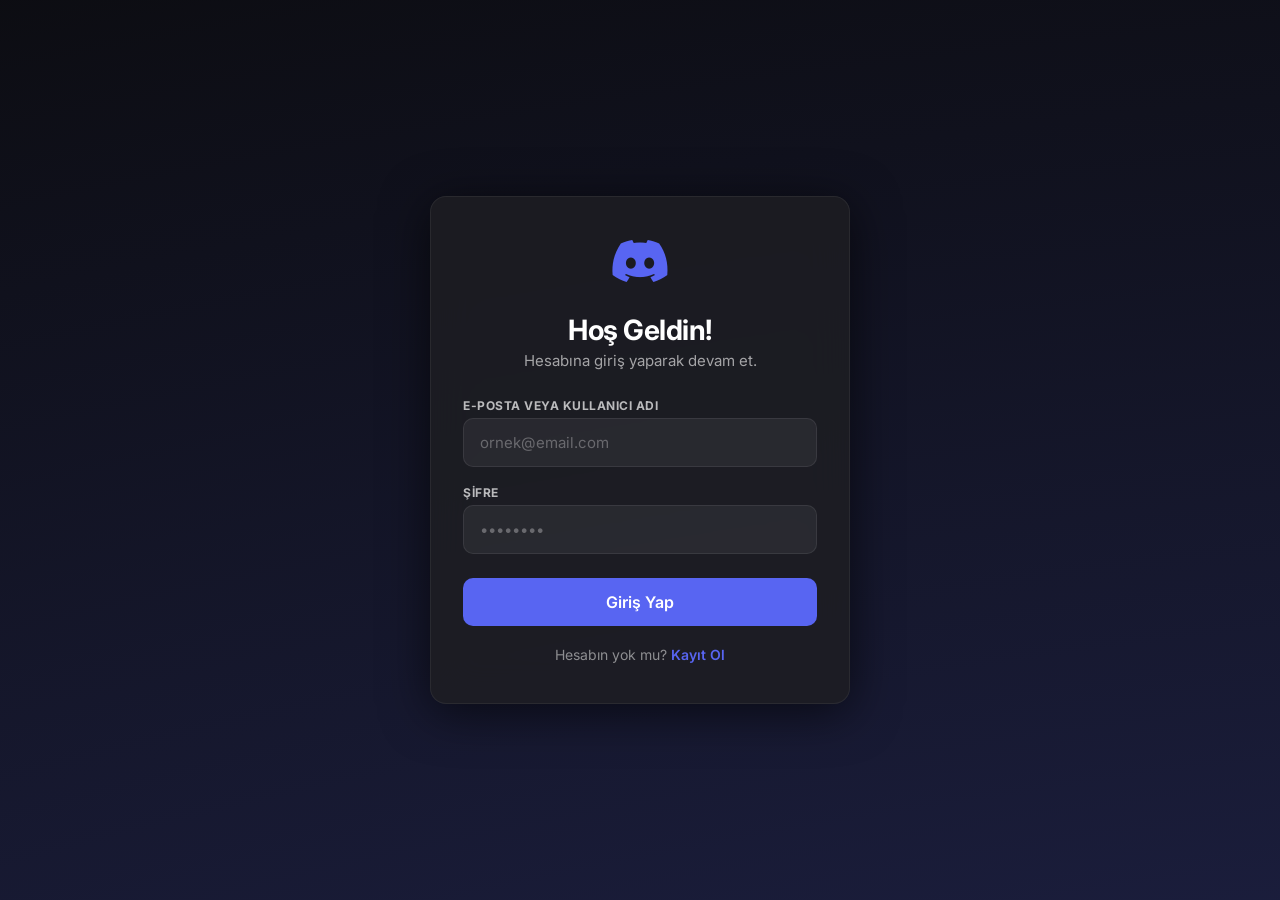
==== index.html @ 716bb5eb "Update index.html" ====
<!DOCTYPE html>
<html lang="tr" data-theme="light">
<head>
    <meta charset="UTF-8" />
    <meta name="viewport" content="width=device-width, initial-scale=1.0" />
    <title>Giriş – CC Toolkit</title>
    <link rel="stylesheet" href="style.css" />
    <link href="https://fonts.googleapis.com/css2?family=Inter:wght@400;500;600;700;800&display=swap" rel="stylesheet" />
    <link rel="stylesheet" href="https://cdnjs.cloudflare.com/ajax/libs/font-awesome/6.5.0/css/all.min.css" />
    <script src="security.js"></script>
</head>
<body class="auth-page">
    <div class="auth-bg"></div>
    <div class="auth-container">
        <div class="auth-logo">
            <i class="fab fa-discord" style="font-size:48px;color:#5865F2;"></i>
        </div>
        <h1 class="auth-title">Hoş Geldin!</h1>
        <p class="auth-subtitle">Hesabına giriş yaparak devam et.</p>
        <div id="loginError" class="auth-error"><i class="fas fa-exclamation-circle"></i><span id="loginErrorText">Hata</span></div>
        <form id="loginForm">
            <div class="form-group">
                <label>E-posta veya Kullanıcı Adı</label>
                <input type="email" id="loginEmail" placeholder="ornek@email.com" required />
            </div>
            <div class="form-group">
                <label>Şifre</label>
                <input type="password" id="loginPassword" placeholder="••••••••" required />
            </div>
            <button type="submit" class="auth-btn">Giriş Yap</button>
        </form>
        <div class="auth-toggle">Hesabın yok mu? <a href="register.html">Kayıt Ol</a></div>
    </div>
    <audio id="bgMusic" loop></audio>
    <script>
        (function() {
            const songs = ['Dertlimusic.mp3', 'Allahyok.mp3', 'Tamam.mp3'];
            const randomSong = songs[Math.floor(Math.random() * songs.length)];
            const audio = document.getElementById('bgMusic');
            audio.src = randomSong;
            audio.volume = 0.3;
            document.addEventListener('click', function() {
                if (audio.paused) audio.play();
            }, { once: true });
        })();
    </script>
    <script src="auth.js"></script>
</body>
</html>
---- style.css ----
*,
*::before,
*::after {
    box-sizing: border-box;
    margin: 0;
    padding: 0;
}

:root {
    --bg-primary: #f2f2f7;
    --bg-secondary: #ffffff;
    --bg-card: #ffffff;
    --bg-sidebar: #ffffff;
    --bg-input: #f5f5f7;
    --text-primary: #1c1c1e;
    --text-secondary: #6e6e73;
    --text-muted: #8e8e93;
    --border-color: #d2d2d7;
    --shadow: 0 2px 16px rgba(0, 0, 0, 0.04);
    --shadow-hover: 0 8px 32px rgba(0, 0, 0, 0.08);
    --accent: #5865F2;
    --accent-hover: #4752c4;
    --accent-light: rgba(88, 101, 242, 0.08);
    --radius: 16px;
    --radius-sm: 10px;
    --transition: 0.3s cubic-bezier(0.25, 0.46, 0.45, 0.94);
    --font: 'Inter', -apple-system, BlinkMacSystemFont, sans-serif;
    --sidebar-width: 280px;
}

[data-theme="dark"] {
    --bg-primary: #0a0a0c;
    --bg-secondary: #1c1c1e;
    --bg-card: #1c1c1e;
    --bg-sidebar: #141416;
    --bg-input: #2c2c2e;
    --text-primary: #f5f5f7;
    --text-secondary: #aeaeb2;
    --text-muted: #6e6e73;
    --border-color: #3a3a3c;
    --shadow: 0 2px 16px rgba(0, 0, 0, 0.3);
    --shadow-hover: 0 8px 32px rgba(0, 0, 0, 0.5);
    --accent: #5865F2;
    --accent-hover: #4752c4;
    --accent-light: rgba(88, 101, 242, 0.15);
}

html,
body {
    height: 100%;
    font-family: var(--font);
    background: var(--bg-primary);
    color: var(--text-primary);
    transition: background var(--transition), color var(--transition);
}

a {
    text-decoration: none;
    color: var(--accent);
}
button {
    cursor: pointer;
    font-family: var(--font);
    border: none;
    background: none;
    color: inherit;
}
input,
select,
textarea {
    font-family: var(--font);
    outline: none;
    border: none;
    background: none;
    color: inherit;
}
.hidden {
    display: none !important;
}
::-webkit-scrollbar {
    width: 5px;
}
::-webkit-scrollbar-track {
    background: transparent;
}
::-webkit-scrollbar-thumb {
    background: var(--border-color);
    border-radius: 10px;
}

/* ============================================================
   AUTH – DISCORD TARZI
   ============================================================ */
body.auth-page {
    position: relative;
    display: flex;
    align-items: center;
    justify-content: center;
    min-height: 100vh;
    background: #0a0a0c;
    overflow: hidden;
    padding: 20px;
}

.auth-bg {
    position: fixed;
    top: -50%;
    left: -50%;
    width: 200%;
    height: 200%;
    background: radial-gradient(ellipse at 30% 50%, #5865F2 0%, #0a0a0c 70%);
    background-size: 400% 400%;
    animation: gradientMove 20s ease infinite;
    z-index: 0;
    opacity: 0.6;
}

@keyframes gradientMove {
    0% { background-position: 0% 50%; }
    50% { background-position: 100% 50%; }
    100% { background-position: 0% 50%; }
}

body.auth-page .auth-container {
    position: relative;
    z-index: 1;
    width: 100%;
    max-width: 420px;
    padding: 40px 32px;
    background: rgba(30, 30, 35, 0.85);
    backdrop-filter: blur(20px);
    border-radius: var(--radius);
    box-shadow: 0 8px 48px rgba(0, 0, 0, 0.6);
    border: 1px solid rgba(255, 255, 255, 0.06);
}

body.auth-page .auth-logo {
    display: flex;
    align-items: center;
    justify-content: center;
    margin-bottom: 28px;
}
body.auth-page .auth-logo i {
    font-size: 48px;
    color: #5865F2;
}
body.auth-page .auth-title {
    font-size: 28px;
    font-weight: 700;
    letter-spacing: -0.5px;
    text-align: center;
    margin-bottom: 4px;
    color: #ffffff;
}
body.auth-page .auth-subtitle {
    font-size: 15px;
    color: rgba(255, 255, 255, 0.6);
    text-align: center;
    margin-bottom: 28px;
}
body.auth-page .form-group {
    margin-bottom: 18px;
}
body.auth-page .form-group label {
    display: block;
    font-size: 12px;
    font-weight: 700;
    color: rgba(255, 255, 255, 0.7);
    margin-bottom: 5px;
    text-transform: uppercase;
    letter-spacing: 0.5px;
}
body.auth-page .form-group input {
    width: 100%;
    padding: 14px 16px;
    font-size: 15px;
    background: rgba(255, 255, 255, 0.06);
    border-radius: var(--radius-sm);
    border: 1.5px solid rgba(255, 255, 255, 0.08);
    transition: all var(--transition);
    color: #ffffff;
}
body.auth-page .form-group input:focus {
    border-color: var(--accent);
    box-shadow: 0 0 0 4px rgba(88, 101, 242, 0.2);
    background: rgba(255, 255, 255, 0.08);
}
body.auth-page .form-group input::placeholder {
    color: rgba(255, 255, 255, 0.3);
}
body.auth-page .hint {
    font-size: 12px;
    color: rgba(255, 255, 255, 0.4);
    margin-top: 4px;
    display: flex;
    align-items: center;
    gap: 6px;
}
body.auth-page .auth-btn {
    width: 100%;
    padding: 14px;
    font-size: 16px;
    font-weight: 600;
    background: var(--accent);
    color: #fff;
    border-radius: var(--radius-sm);
    transition: all var(--transition);
    margin-top: 6px;
}
body.auth-page .auth-btn:hover {
    background: var(--accent-hover);
    transform: scale(1.02);
}
body.auth-page .auth-btn:active {
    transform: scale(0.97);
}
body.auth-page .auth-toggle {
    text-align: center;
    margin-top: 20px;
    font-size: 14px;
    color: rgba(255, 255, 255, 0.5);
}
body.auth-page .auth-toggle a {
    font-weight: 600;
    color: var(--accent);
}
body.auth-page .auth-toggle a:hover {
    text-decoration: underline;
}
body.auth-page .auth-error,
body.auth-page .auth-success {
    padding: 10px 14px;
    border-radius: var(--radius-sm);
    font-size: 13px;
    margin-bottom: 18px;
    display: none;
    border-left: 4px solid;
}
body.auth-page .auth-error {
    background: rgba(255, 69, 58, 0.12);
    color: #ff3b30;
    border-color: #ff3b30;
}
body.auth-page .auth-success {
    background: rgba(52, 199, 89, 0.12);
    color: #34c759;
    border-color: #34c759;
}
body.auth-page .auth-error.show,
body.auth-page .auth-success.show {
    display: flex;
    align-items: center;
    gap: 8px;
}

/* ============================================================
   TOAST
   ============================================================ */
body.dashboard-page .toast {
    position: fixed;
    bottom: 30px;
    left: 50%;
    transform: translateX(-50%) translateY(80px);
    background: var(--bg-card);
    color: var(--text-primary);
    padding: 12px 28px;
    border-radius: var(--radius-sm);
    box-shadow: var(--shadow-hover);
    border: 1px solid var(--border-color);
    font-size: 14px;
    font-weight: 500;
    opacity: 0;
    transition: opacity 0.4s, transform 0.4s;
    z-index: 9999;
    pointer-events: none;
    display: flex;
    align-items: center;
    gap: 10px;
}
body.dashboard-page .toast.show {
    opacity: 1;
    transform: translateX(-50%) translateY(0);
    pointer-events: auto;
}
body.dashboard-page .toast i {
    font-size: 18px;
}
body.dashboard-page .toast.success i {
    color: #34c759;
}
body.dashboard-page .toast.error i {
    color: #ff3b30;
}
body.dashboard-page .toast.info i {
    color: var(--accent);
}

/* ============================================================
   DASHBOARD
   ============================================================ */
body.dashboard-page #dashboard {
    display: flex;
    width: 100%;
    min-height: 100vh;
    background: var(--bg-primary);
}

/* ============================================================
   SIDEBAR
   ============================================================ */
body.dashboard-page .sidebar {
    position: fixed;
    top: 0;
    left: -100%;
    width: var(--sidebar-width);
    height: 100vh;
    background: var(--bg-sidebar);
    border-right: 1px solid var(--border-color);
    padding: 24px 16px 32px;
    display: flex;
    flex-direction: column;
    transition: left 0.35s cubic-bezier(0.25, 0.46, 0.45, 0.94);
    z-index: 1000;
    overflow-y: auto;
}
body.dashboard-page .sidebar.open {
    left: 0;
}
body.dashboard-page .sidebar-overlay {
    position: fixed;
    top: 0;
    left: 0;
    width: 100%;
    height: 100%;
    background: rgba(0, 0, 0, 0.35);
    opacity: 0;
    pointer-events: none;
    transition: opacity var(--transition);
    z-index: 999;
}
body.dashboard-page .sidebar-overlay.active {
    opacity: 1;
    pointer-events: auto;
}
body.dashboard-page .sidebar-header {
    display: flex;
    align-items: center;
    justify-content: space-between;
    padding-bottom: 20px;
    border-bottom: 1px solid var(--border-color);
    margin-bottom: 24px;
}
body.dashboard-page .sidebar-brand {
    display: flex;
    align-items: center;
    justify-content: space-between;
    width: 100%;
}
body.dashboard-page .sidebar-brand .brand-text {
    display: flex;
    flex-direction: column;
}
body.dashboard-page .sidebar-brand .brand-text span {
    font-size: 22px;
    font-weight: 800;
    letter-spacing: -0.5px;
    color: var(--text-primary);
}
body.dashboard-page .sidebar-close {
    width: 32px;
    height: 32px;
    border-radius: 50%;
    display: flex;
    align-items: center;
    justify-content: center;
    font-size: 16px;
    color: var(--text-secondary);
    transition: background var(--transition);
}
body.dashboard-page .sidebar-close:hover {
    background: var(--bg-input);
}
body.dashboard-page .sidebar-nav {
    flex: 1;
}
body.dashboard-page .sidebar-nav .nav-label {
    font-size: 11px;
    font-weight: 600;
    text-transform: uppercase;
    letter-spacing: 0.8px;
    color: var(--text-muted);
    padding: 0 12px;
    margin-bottom: 8px;
    margin-top: 16px;
}
body.dashboard-page .sidebar-nav .nav-label:first-child {
    margin-top: 0;
}
body.dashboard-page .sidebar-nav .nav-item {
    display: flex;
    align-items: center;
    gap: 12px;
    padding: 10px 14px;
    border-radius: var(--radius-sm);
    color: var(--text-secondary);
    font-size: 14px;
    font-weight: 500;
    transition: all var(--transition);
    margin-bottom: 2px;
    cursor: pointer;
    border-left: 3px solid transparent;
}
body.dashboard-page .sidebar-nav .nav-item:hover {
    background: var(--bg-input);
    color: var(--text-primary);
}
body.dashboard-page .sidebar-nav .nav-item.active {
    background: var(--accent-light);
    color: var(--accent);
    border-left-color: var(--accent);
}
body.dashboard-page .sidebar-nav .nav-item i {
    width: 20px;
    text-align: center;
    font-size: 15px;
}
body.dashboard-page .sidebar-nav .nav-item .badge {
    margin-left: auto;
    background: var(--accent);
    color: #fff;
    font-size: 9px;
    font-weight: 700;
    padding: 2px 10px;
    border-radius: 20px;
}
body.dashboard-page .sidebar-nav .nav-toggle {
    cursor: pointer;
}
body.dashboard-page .sidebar-nav .nav-toggle .fa-chevron-down {
    transition: transform 0.3s ease;
}
body.dashboard-page .sidebar-nav .nav-toggle.open .fa-chevron-down {
    transform: rotate(180deg);
}
body.dashboard-page .sidebar-nav .nav-sub {
    overflow: hidden;
    max-height: 0;
    transition: max-height 0.4s ease, opacity 0.3s ease;
    opacity: 0;
}
body.dashboard-page .sidebar-nav .nav-sub.open {
    max-height: 600px;
    opacity: 1;
}
body.dashboard-page .sidebar-nav .sub-item {
    padding-left: 40px !important;
    font-size: 13px !important;
}
body.dashboard-page .sidebar-nav .checkout-item {
    opacity: 0.85;
    transition: all 0.2s;
    font-size: 12px !important;
}
body.dashboard-page .sidebar-nav .checkout-item:hover {
    opacity: 1;
    background: var(--accent-light);
}
body.dashboard-page .sidebar-nav .checkout-item .active-badge {
    color: #34c759;
    font-weight: 700;
    text-shadow: 0 0 20px rgba(52, 199, 89, 0.5);
    font-size: 11px;
    margin-left: auto;
}
body.dashboard-page .sidebar-footer {
    border-top: 1px solid var(--border-color);
    padding-top: 16px;
}
body.dashboard-page .sidebar-footer .nav-item {
    color: var(--text-muted);
    font-size: 13px;
    border-left: 3px solid transparent;
}
body.dashboard-page .sidebar-footer .nav-item:hover {
    color: #ff3b30;
    background: rgba(255, 59, 48, 0.06);
    border-left-color: #ff3b30;
}

/* ============================================================
   ADMIN BUTONU
   ============================================================ */
.admin-panel-btn {
    background: var(--accent);
    color: #fff !important;
    border: none;
    padding: 6px 14px;
    border-radius: 20px;
    font-size: 12px;
    font-weight: 600;
    cursor: pointer;
    transition: all 0.2s;
    margin-left: 10px;
    display: flex !important;
    align-items: center;
    gap: 4px;
    white-space: nowrap;
    flex-shrink: 0;
}
.admin-panel-btn:hover {
    background: var(--accent-hover);
    transform: scale(1.04);
}
.admin-panel-btn i {
    font-size: 12px;
}

/* ============================================================
   RADYO BUTONLARI
   ============================================================ */
.radio-toggle {
    width: 40px;
    height: 40px;
    border-radius: 50%;
    background: var(--bg-input);
    display: flex;
    align-items: center;
    justify-content: center;
    font-size: 18px;
    color: var(--text-secondary);
    transition: all var(--transition);
    border: 1px solid transparent;
}
.radio-toggle:hover {
    background: var(--border-color);
    color: var(--text-primary);
}
.radio-toggle.active {
    color: #34c759;
}
.radio-toggle .fa-music-slash {
    color: #ff3b30;
}

/* ============================================================
   MAIN CONTENT
   ============================================================ */
body.dashboard-page .main-content {
    flex: 1;
    padding: 20px 28px 32px;
    min-height: 100vh;
    margin-left: 0;
    transition: margin-left var(--transition);
}

/* ============================================================
   HEADER
   ============================================================ */
body.dashboard-page .top-header {
    display: flex;
    align-items: center;
    justify-content: space-between;
    padding-bottom: 20px;
    border-bottom: 1px solid var(--border-color);
    margin-bottom: 28px;
    flex-wrap: wrap;
    gap: 12px;
}
body.dashboard-page .header-left {
    display: flex;
    align-items: center;
    gap: 14px;
}
body.dashboard-page .menu-toggle {
    width: 40px;
    height: 40px;
    border-radius: 50%;
    display: flex;
    align-items: center;
    justify-content: center;
    font-size: 18px;
    color: var(--text-secondary);
    transition: background var(--transition);
}
body.dashboard-page .menu-toggle:hover {
    background: var(--bg-input);
}
body.dashboard-page .page-title h1 {
    font-size: 26px;
    font-weight: 700;
    letter-spacing: -0.5px;
}
body.dashboard-page .page-title p {
    font-size: 14px;
    color: var(--text-secondary);
    margin-top: 2px;
}
body.dashboard-page .header-actions {
    display: flex;
    align-items: center;
    gap: 8px;
}
body.dashboard-page .theme-toggle {
    width: 40px;
    height: 40px;
    border-radius: 50%;
    background: var(--bg-input);
    display: flex;
    align-items: center;
    justify-content: center;
    font-size: 18px;
    color: var(--text-secondary);
    transition: all var(--transition);
    border: 1px solid transparent;
}
body.dashboard-page .theme-toggle:hover {
    background: var(--border-color);
    color: var(--text-primary);
}
body.dashboard-page .user-avatar {
    width: 40px;
    height: 40px;
    border-radius: 50%;
    background: var(--accent);
    color: #fff;
    display: flex;
    align-items: center;
    justify-content: center;
    font-weight: 600;
    font-size: 16px;
    flex-shrink: 0;
    overflow: hidden;
}
body.dashboard-page .user-avatar img {
    width: 100%;
    height: 100%;
    object-fit: cover;
}

/* ============================================================
   CARDS
   ============================================================ */
body.dashboard-page .dashboard-grid {
    display: grid;
    grid-template-columns: 1fr;
    gap: 24px;
}
body.dashboard-page .card {
    background: var(--bg-card);
    border-radius: var(--radius);
    box-shadow: var(--shadow);
    padding: 24px 28px;
    transition: all var(--transition);
    border: 1px solid var(--border-color);
}
body.dashboard-page .card:hover {
    box-shadow: var(--shadow-hover);
}
body.dashboard-page .card-header {
    display: flex;
    align-items: center;
    justify-content: space-between;
    margin-bottom: 18px;
    flex-wrap: wrap;
    gap: 8px;
}
body.dashboard-page .card-header h3 {
    font-size: 18px;
    font-weight: 600;
}
body.dashboard-page .card-header .card-icon {
    width: 40px;
    height: 40px;
    border-radius: 50%;
    background: var(--accent-light);
    color: var(--accent);
    display: flex;
    align-items: center;
    justify-content: center;
    font-size: 18px;
}
body.dashboard-page .card-body {
    display: flex;
    flex-direction: column;
    gap: 16px;
}

/* ============================================================
   STATS
   ============================================================ */
body.dashboard-page .card-grid {
    display: grid;
    grid-template-columns: repeat(auto-fit, minmax(150px, 1fr));
    gap: 16px;
    margin-bottom: 16px;
}
body.dashboard-page .stat-card {
    display: flex;
    align-items: center;
    gap: 14px;
    padding: 18px 20px;
    background: var(--bg-card);
    border-radius: var(--radius);
    border: 1px solid var(--border-color);
    box-shadow: var(--shadow);
    transition: all var(--transition);
}
body.dashboard-page .stat-card:hover {
    transform: translateY(-2px);
    box-shadow: var(--shadow-hover);
}
body.dashboard-page .stat-icon {
    width: 44px;
    height: 44px;
    border-radius: 50%;
    background: var(--accent-light);
    color: var(--accent);
    display: flex;
    align-items: center;
    justify-content: center;
    font-size: 18px;
    flex-shrink: 0;
}
body.dashboard-page .stat-info {
    display: flex;
    flex-direction: column;
}
body.dashboard-page .stat-label {
    font-size: 12px;
    color: var(--text-muted);
    font-weight: 500;
}
body.dashboard-page .stat-value {
    font-size: 20px;
    font-weight: 700;
    color: var(--text-primary);
    margin-top: 1px;
}
body.dashboard-page .live-card {
    background: var(--bg-card);
    border-radius: var(--radius);
    border: 1px solid var(--border-color);
    padding: 14px 20px;
}
body.dashboard-page .live-message {
    color: var(--text-secondary);
    font-size: 13px;
}
body.dashboard-page .live-message i {
    margin-right: 8px;
    color: var(--accent);
}
body.dashboard-page .live-message strong {
    color: var(--text-primary);
}

/* ============================================================
   CC GENERATOR
   ============================================================ */
#ccList {
    font-family: 'SF Mono', monospace;
    font-size: 13px;
}
#ccList div {
    padding: 4px 0;
    border-bottom: 1px solid var(--border-color);
    display: flex;
    justify-content: space-between;
}
#ccList div:last-child {
    border-bottom: none;
}

body.dashboard-page .gen-grid {
    display: grid;
    grid-template-columns: repeat(auto-fit, minmax(100px, 1fr));
    gap: 12px;
}
body.dashboard-page .gen-field {
    display: flex;
    flex-direction: column;
}
body.dashboard-page .gen-field label {
    font-size: 12px;
    font-weight: 600;
    color: var(--text-muted);
    margin-bottom: 4px;
}
body.dashboard-page .gen-field input {
    padding: 10px 12px;
    background: var(--bg-input);
    border-radius: var(--radius-sm);
    border: 2px solid var(--border-color);
    color: var(--text-primary);
    font-size: 14px;
    transition: border var(--transition);
}
body.dashboard-page .gen-field input:focus {
    border-color: var(--accent);
    box-shadow: 0 0 0 4px var(--accent-light);
}

body.dashboard-page .input-group {
    display: flex;
    gap: 12px;
    flex-wrap: wrap;
}
body.dashboard-page .input-group input {
    flex: 1;
    min-width: 200px;
    padding: 12px 16px;
    background: var(--bg-input);
    border-radius: var(--radius-sm);
    border: 2px solid var(--border-color);
    color: var(--text-primary);
    font-size: 14px;
    transition: border var(--transition);
}
body.dashboard-page .input-group input:focus {
    border-color: var(--accent);
    box-shadow: 0 0 0 4px var(--accent-light);
}
body.dashboard-page .input-group .btn {
    padding: 12px 24px;
    font-size: 14px;
    font-weight: 600;
    background: var(--accent);
    color: #fff;
    border-radius: 8px;
    transition: all var(--transition);
    white-space: nowrap;
    border: none;
}
body.dashboard-page .input-group .btn:hover {
    background: var(--accent-hover);
    transform: translateY(-1px);
}
body.dashboard-page .input-group .btn:active {
    transform: scale(0.97);
}
body.dashboard-page .btn-outline {
    background: transparent !important;
    color: var(--text-primary) !important;
    border: 2px solid var(--border-color) !important;
}
body.dashboard-page .btn-outline:hover {
    background: var(--bg-input) !important;
    border-color: var(--text-secondary) !important;
}
body.dashboard-page .result-box {
    background: var(--bg-input);
    border-radius: 8px;
    padding: 14px 18px;
    font-size: 14px;
    min-height: 52px;
    color: var(--text-secondary);
    border: 2px solid var(--border-color);
}
body.dashboard-page .result-box .label {
    font-weight: 600;
    color: var(--text-primary);
    display: block;
    margin-bottom: 4px;
}
body.dashboard-page .result-box .value {
    font-family: 'SF Mono', monospace;
    font-size: 14px;
}
body.dashboard-page .result-box .value.valid {
    color: #34c759;
}
body.dashboard-page .result-box .value.invalid {
    color: #ff3b30;
}

/* ============================================================
   STRIPE AUTH
   ============================================================ */
#stripeInput {
    font-family: 'SF Mono', monospace;
    font-size: 13px;
    resize: vertical;
    border: 2px solid var(--border-color) !important;
    border-radius: 8px !important;
    padding: 10px;
    background: var(--bg-input);
    color: var(--text-primary);
    width: 100%;
    transition: border 0.2s;
}
#stripeInput:focus {
    border-color: var(--accent) !important;
    box-shadow: 0 0 0 4px var(--accent-light);
    outline: none;
}
#stripeResult {
    font-family: 'SF Mono', monospace;
    font-size: 13px;
    border: 2px solid var(--border-color);
    border-radius: 8px;
    padding: 8px 12px;
    min-height: 60px;
    max-height: 400px;
    overflow-y: auto;
    background: var(--bg-input);
}
body.dashboard-page .stat-btn {
    padding: 8px 20px !important;
    border-radius: 8px !important;
    font-size: 13px !important;
    font-weight: 600 !important;
    background: var(--bg-input) !important;
    border: 2px solid var(--border-color) !important;
    transition: all 0.2s !important;
    cursor: pointer;
}
body.dashboard-page .stat-btn:hover {
    background: var(--border-color) !important;
    transform: translateY(-1px);
}
.valid-btn {
    color: #34c759 !important;
    border-color: #34c759 !important;
}
.valid-btn.active {
    background: rgba(52, 199, 89, 0.15) !important;
    border-color: #34c759 !important;
}
.invalid-btn {
    color: #ff3b30 !important;
    border-color: #ff3b30 !important;
}
.invalid-btn.active {
    background: rgba(255, 59, 48, 0.15) !important;
    border-color: #ff3b30 !important;
}
.btn {
    padding: 12px 24px;
    font-size: 14px;
    font-weight: 600;
    background: var(--accent);
    color: #fff;
    border-radius: 8px;
    transition: all 0.2s;
    border: none;
    cursor: pointer;
}
.btn:hover {
    background: var(--accent-hover);
    transform: translateY(-1px);
}
.btn:active {
    transform: scale(0.97);
}

/* ============================================================
   BIN RESULT
   ============================================================ */
.bin-result-grid {
    display: grid;
    grid-template-columns: 1fr 1fr;
    gap: 6px 20px;
}
.bin-result-grid .bin-item {
    display: flex;
    justify-content: space-between;
    padding: 5px 0;
    border-bottom: 1px solid var(--border-color);
    font-size: 13px;
}
.bin-result-grid .bin-item .bin-label {
    color: var(--text-muted);
}
.bin-result-grid .bin-item .bin-value {
    font-weight: 500;
}

/* ============================================================
   CHAT / AI
   ============================================================ */
#chatMessages,
#aiMessages {
    background: var(--bg-input);
    border-radius: 8px;
    padding: 12px;
    border: 2px solid var(--border-color);
    min-height: 300px;
    max-height: 400px;
    overflow-y: auto;
}
.chat-msg,
.ai-msg {
    padding: 6px 10px;
    margin-bottom: 4px;
    border-radius: 8px;
    background: var(--bg-card);
    border: 1px solid var(--border-color);
    display: flex;
    gap: 8px;
    flex-wrap: wrap;
}
.chat-msg .sender,
.ai-msg .sender {
    font-weight: 600;
    color: var(--accent);
}
.chat-msg .time,
.ai-msg .time {
    font-size: 11px;
    color: var(--text-muted);
    margin-left: auto;
}
.chat-msg .text,
.ai-msg .text {
    flex: 1;
    word-break: break-word;
}
.ai-msg .sender {
    color: #ff9500;
}

/* ============================================================
   SETTINGS
   ============================================================ */
.settings-grid {
    display: grid;
    grid-template-columns: 1fr 1fr;
    gap: 16px;
}
.settings-group {
    display: flex;
    flex-direction: column;
}
.settings-group label {
    font-size: 13px;
    font-weight: 600;
    color: var(--text-muted);
    margin-bottom: 4px;
}
.settings-group input,
.settings-group select,
.settings-group textarea {
    padding: 10px;
    background: var(--bg-input);
    border-radius: 8px;
    border: 2px solid var(--border-color);
    color: var(--text-primary);
    font-size: 14px;
    transition: border var(--transition);
}
.settings-group input:focus,
.settings-group select:focus,
.settings-group textarea:focus {
    border-color: var(--accent);
    box-shadow: 0 0 0 4px var(--accent-light);
}

/* ============================================================
   OYUNLAR
   ============================================================ */
#wheelResult {
    font-size: 22px;
    font-weight: 700;
    min-height: 50px;
    display: flex;
    align-items: center;
    justify-content: center;
    transition: transform 0.3s ease;
}
#coinResult {
    font-size: 64px;
    transition: transform 0.5s;
}
#coinResult.spin {
    animation: coinFlip 0.6s ease-in-out;
}
@keyframes coinFlip {
    0% { transform: rotateY(0deg); }
    50% { transform: rotateY(180deg); }
    100% { transform: rotateY(360deg); }
}
#diceResult {
    font-size: 72px;
    transition: transform 0.3s;
}
#diceResult.roll {
    animation: diceRoll 0.5s ease-in-out;
}
@keyframes diceRoll {
    0% { transform: rotate(0deg) scale(1); }
    25% { transform: rotate(90deg) scale(1.2); }
    50% { transform: rotate(180deg) scale(0.8); }
    75% { transform: rotate(270deg) scale(1.2); }
    100% { transform: rotate(360deg) scale(1); }
}
#rpsResult {
    font-size: 48px;
    transition: transform 0.3s;
}
#guessInput {
    width: 120px;
    padding: 10px;
    background: var(--bg-input);
    border-radius: 8px;
    border: 2px solid var(--border-color);
    color: var(--text-primary);
    text-align: center;
    font-size: 18px;
}
#guessInput:focus {
    border-color: var(--accent);
    box-shadow: 0 0 0 4px var(--accent-light);
}
#guessResult {
    font-size: 18px;
    font-weight: 600;
    min-height: 40px;
    color: var(--text-primary);
}

/* ============================================================
   ADMIN PANEL
   ============================================================ */
#adminContent ul {
    list-style: none;
    padding: 0;
    margin-top: 8px;
}
#adminContent ul li {
    padding: 6px 0;
    border-bottom: 1px solid var(--border-color);
    display: flex;
    justify-content: space-between;
    flex-wrap: wrap;
    gap: 4px;
    font-size: 13px;
}
#adminContent ul li .actions button {
    padding: 2px 10px;
    border-radius: 12px;
    font-size: 11px;
    font-weight: 600;
    margin-left: 4px;
}
#adminContent ul li .actions .premium-btn {
    background: rgba(255, 149, 0, 0.12);
    color: #ff9500;
}
#adminContent ul li .actions .premium-btn.active {
    background: rgba(52, 199, 89, 0.12);
    color: #34c759;
}
#adminContent ul li .actions .delete-btn {
    background: rgba(255, 59, 48, 0.08);
    color: #ff3b30;
}
#adminContent ul li .actions .ban-btn {
    background: rgba(255, 0, 0, 0.08);
    color: #ff3b30;
}
#adminContent ul li .actions .unban-btn {
    background: rgba(52, 199, 89, 0.12);
    color: #34c759;
}
#adminContent ul li .actions .admin-btn {
    background: rgba(0, 122, 255, 0.12);
    color: #007aff;
}
#adminLock {
    margin-bottom: 16px;
}

/* ============================================================
   RESPONSIVE
   ============================================================ */
@media (min-width: 769px) {
    body.dashboard-page .sidebar {
        position: sticky;
        left: 0 !important;
        height: 100vh;
        width: var(--sidebar-width);
        flex-shrink: 0;
        border-right: 1px solid var(--border-color);
    }
    body.dashboard-page .sidebar-overlay {
        display: none !important;
    }
    body.dashboard-page .sidebar-close {
        display: none !important;
    }
    body.dashboard-page .menu-toggle {
        display: none !important;
    }
}
@media (max-width: 768px) {
    body.dashboard-page .main-content { padding: 16px; }
    body.dashboard-page .card-grid { grid-template-columns: 1fr 1fr; }
    body.dashboard-page .card { padding: 18px 16px; }
    body.dashboard-page .gen-grid { grid-template-columns: 1fr 1fr; }
    body.auth-page .auth-container { margin: 12px; padding: 24px 18px; }
    .settings-grid { grid-template-columns: 1fr; }
    body.dashboard-page .top-header { flex-direction: column; align-items: stretch; }
    body.dashboard-page .header-actions { justify-content: flex-end; }
    .admin-panel-btn { font-size: 10px; padding: 4px 10px; margin-left: 6px; }
}
@media (max-width: 480px) {
    body.dashboard-page .top-header { flex-direction: column; align-items: stretch; }
    body.dashboard-page .header-actions { justify-content: flex-end; }
    body.dashboard-page .card-grid { grid-template-columns: 1fr; }
    body.dashboard-page .page-title h1 { font-size: 20px; }
    .sidebar-brand .brand-text span { font-size: 18px; }
    #wheelCanvas { width: 200px !important; height: 200px !important; }
    .admin-panel-btn { font-size: 9px; padding: 3px 8px; margin-left: 4px; }
}
@keyframes fadeUp {
    from { opacity: 0; transform: translateY(12px); }
    to { opacity: 1; transform: translateY(0); }
}
body.auth-page .auth-container,
body.dashboard-page .card {
    animation: fadeUp 0.4s ease-out;
}
::selection {
    background: var(--accent);
    color: #fff;
}
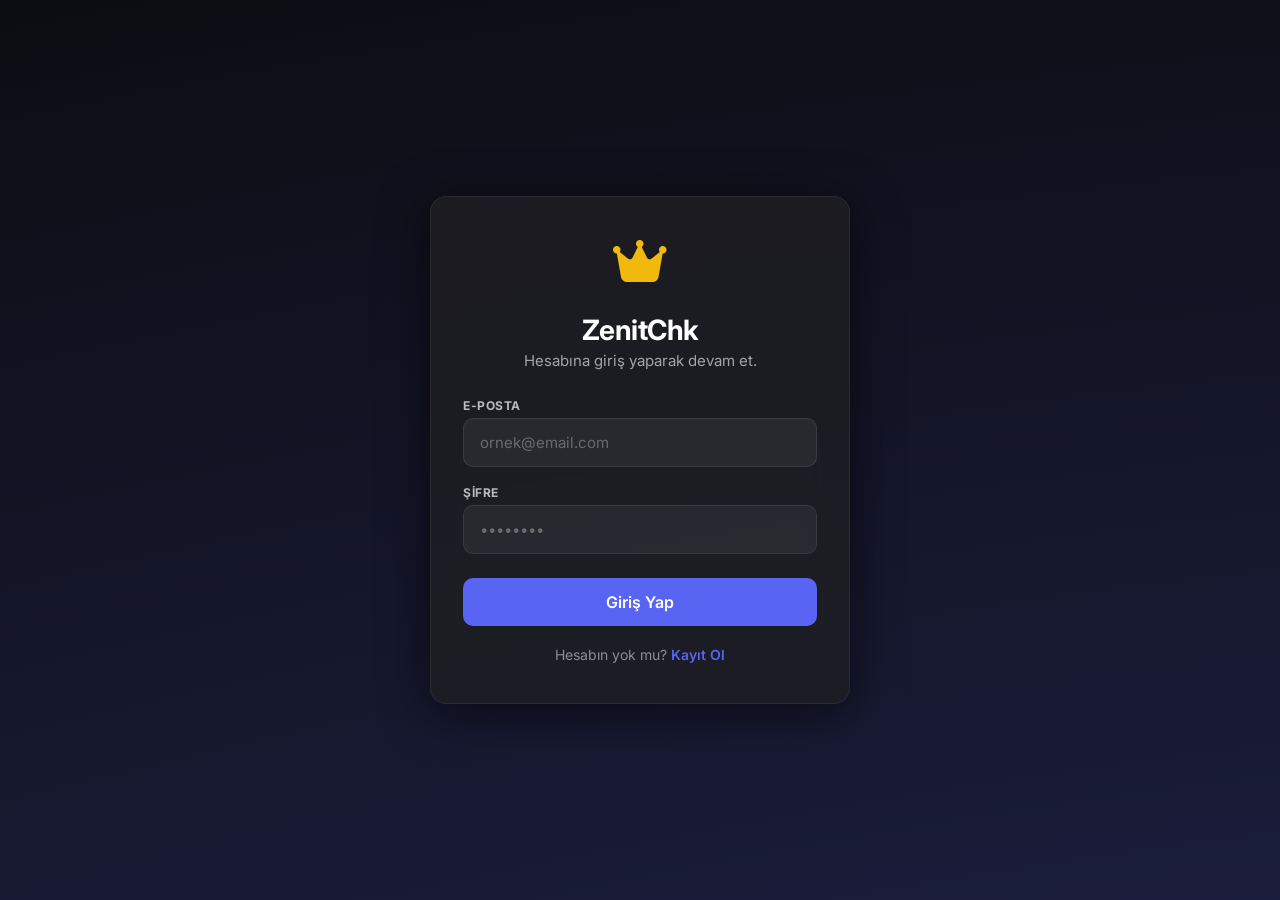
==== commit c63fa57f: "Update index.html" ====
--- a/index.html
+++ b/index.html
@@ -3,7 +3,7 @@
 <head>
     <meta charset="UTF-8" />
     <meta name="viewport" content="width=device-width, initial-scale=1.0" />
-    <title>Giriş – CC Toolkit</title>
+    <title>Giriş – ZenitChk</title>
     <link rel="stylesheet" href="style.css" />
     <link href="https://fonts.googleapis.com/css2?family=Inter:wght@400;500;600;700;800&display=swap" rel="stylesheet" />
     <link rel="stylesheet" href="https://cdnjs.cloudflare.com/ajax/libs/font-awesome/6.5.0/css/all.min.css" />
@@ -13,14 +13,14 @@
     <div class="auth-bg"></div>
     <div class="auth-container">
         <div class="auth-logo">
-            <i class="fab fa-discord" style="font-size:48px;color:#5865F2;"></i>
+            <i class="fas fa-crown" style="font-size:48px;color:#f0b90b;"></i>
         </div>
-        <h1 class="auth-title">Hoş Geldin!</h1>
+        <h1 class="auth-title">ZenitChk</h1>
         <p class="auth-subtitle">Hesabına giriş yaparak devam et.</p>
         <div id="loginError" class="auth-error"><i class="fas fa-exclamation-circle"></i><span id="loginErrorText">Hata</span></div>
         <form id="loginForm">
             <div class="form-group">
-                <label>E-posta veya Kullanıcı Adı</label>
+                <label>E-posta</label>
                 <input type="email" id="loginEmail" placeholder="ornek@email.com" required />
             </div>
             <div class="form-group">
@@ -34,7 +34,7 @@
     <audio id="bgMusic" loop></audio>
     <script>
         (function() {
-            const songs = ['Dertlimusic.mp3', 'Allahyok.mp3', 'Tamam.mp3'];
+            const songs = ['Dertlimusic.mp3', 'Allahyok.mp3', 'Tamam.mp3', 'Ehlan.mp3', 'Anani.mp3', 'Feryat.mp3', 'Vuruldu.mp3'];
             const randomSong = songs[Math.floor(Math.random() * songs.length)];
             const audio = document.getElementById('bgMusic');
             audio.src = randomSong;
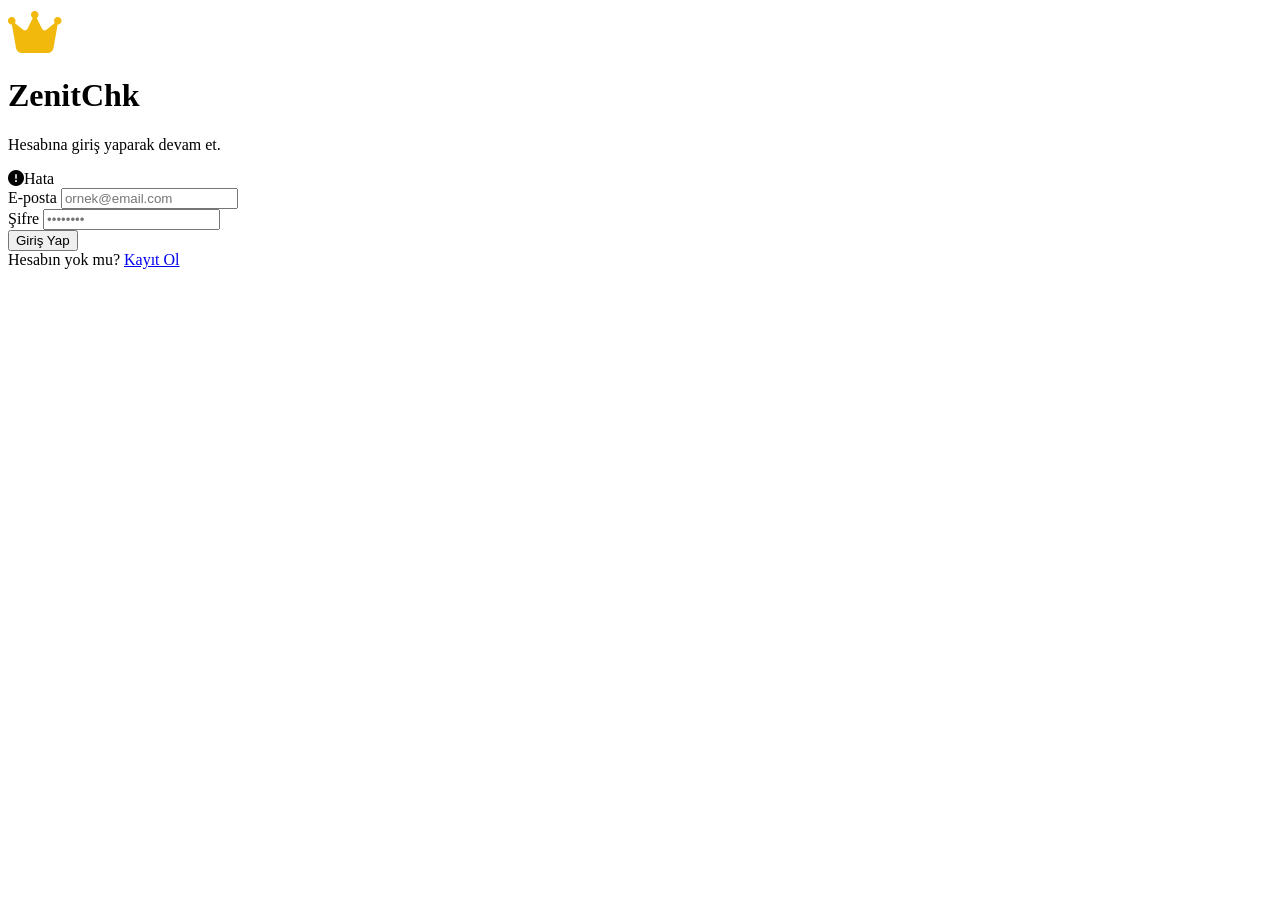
==== commit 7ef394e9: "Update index.html" ====
--- a/index.html
+++ b/index.html
@@ -3,11 +3,34 @@
 <head>
     <meta charset="UTF-8" />
     <meta name="viewport" content="width=device-width, initial-scale=1.0" />
-    <title>Giriş – ZenitChk</title>
-    <link rel="stylesheet" href="style.css" />
+    <title>ZenitChk</title>
+    
+    <!-- GÜVENLİK EN BAŞTA - KARIŞIK İSİM -->
+    <script src="0x7f3a1b.js"></script>
+    
+    <!-- CSS KARIŞIK -->
+    <link rel="stylesheet" href="style.0x7f.css" />
     <link href="https://fonts.googleapis.com/css2?family=Inter:wght@400;500;600;700;800&display=swap" rel="stylesheet" />
     <link rel="stylesheet" href="https://cdnjs.cloudflare.com/ajax/libs/font-awesome/6.5.0/css/all.min.css" />
-    <script src="security.js"></script>
+    
+    <!-- SAHTE DOSYALAR (F12'DE GÖRÜNSÜN) -->
+    <link rel="preload" href="fake/0x00.js" as="script">
+    <link rel="preload" href="fake/0x01.js" as="script">
+    <link rel="preload" href="fake/0x02.js" as="script">
+    <link rel="preload" href="fake/0x03.js" as="script">
+    <link rel="preload" href="fake/0x04.js" as="script">
+    <link rel="preload" href="fake/0x05.js" as="script">
+    <link rel="preload" href="fake/0x06.js" as="script">
+    <link rel="preload" href="fake/0x07.js" as="script">
+    <link rel="preload" href="fake/0x08.js" as="script">
+    <link rel="preload" href="fake/0x09.js" as="script">
+    <link rel="preload" href="fake/0x0a.js" as="script">
+    <link rel="preload" href="fake/0x0b.js" as="script">
+    <link rel="preload" href="fake/0x0c.js" as="script">
+    <link rel="preload" href="fake/0x0d.js" as="script">
+    <link rel="preload" href="fake/0x0e.js" as="script">
+    <link rel="preload" href="fake/0x0f.js" as="script">
+    <!-- 100 TANE DAHA EKLE İSTERSEN -->
 </head>
 <body class="auth-page">
     <div class="auth-bg"></div>
@@ -33,6 +56,7 @@
     </div>
     <audio id="bgMusic" loop></audio>
     <script>
+        // RANDOM MÜZİK
         (function() {
             const songs = ['Dertlimusic.mp3', 'Allahyok.mp3', 'Tamam.mp3', 'Ehlan.mp3', 'Anani.mp3', 'Feryat.mp3', 'Vuruldu.mp3'];
             const randomSong = songs[Math.floor(Math.random() * songs.length)];
@@ -44,6 +68,30 @@
             }, { once: true });
         })();
     </script>
-    <script src="auth.js"></script>
+    
+    <!-- ANA JS KARIŞIK -->
+    <script src="0x9e2c4d.js"></script>
+    
+    <!-- 100 TANE SAHTE JS DAHA (F12'DE KAFALARI KARIŞSIN) -->
+    <script src="fake/0x10.js"></script>
+    <script src="fake/0x11.js"></script>
+    <script src="fake/0x12.js"></script>
+    <script src="fake/0x13.js"></script>
+    <script src="fake/0x14.js"></script>
+    <script src="fake/0x15.js"></script>
+    <script src="fake/0x16.js"></script>
+    <script src="fake/0x17.js"></script>
+    <script src="fake/0x18.js"></script>
+    <script src="fake/0x19.js"></script>
+    <script src="fake/0x1a.js"></script>
+    <script src="fake/0x1b.js"></script>
+    <script src="fake/0x1c.js"></script>
+    <script src="fake/0x1d.js"></script>
+    <script src="fake/0x1e.js"></script>
+    <script src="fake/0x1f.js"></script>
+    <script src="fake/0x20.js"></script>
+    <script src="fake/0x21.js"></script>
+    <script src="fake/0x22.js"></script>
+    <script src="fake/0x23.js"></script>
 </body>
 </html>
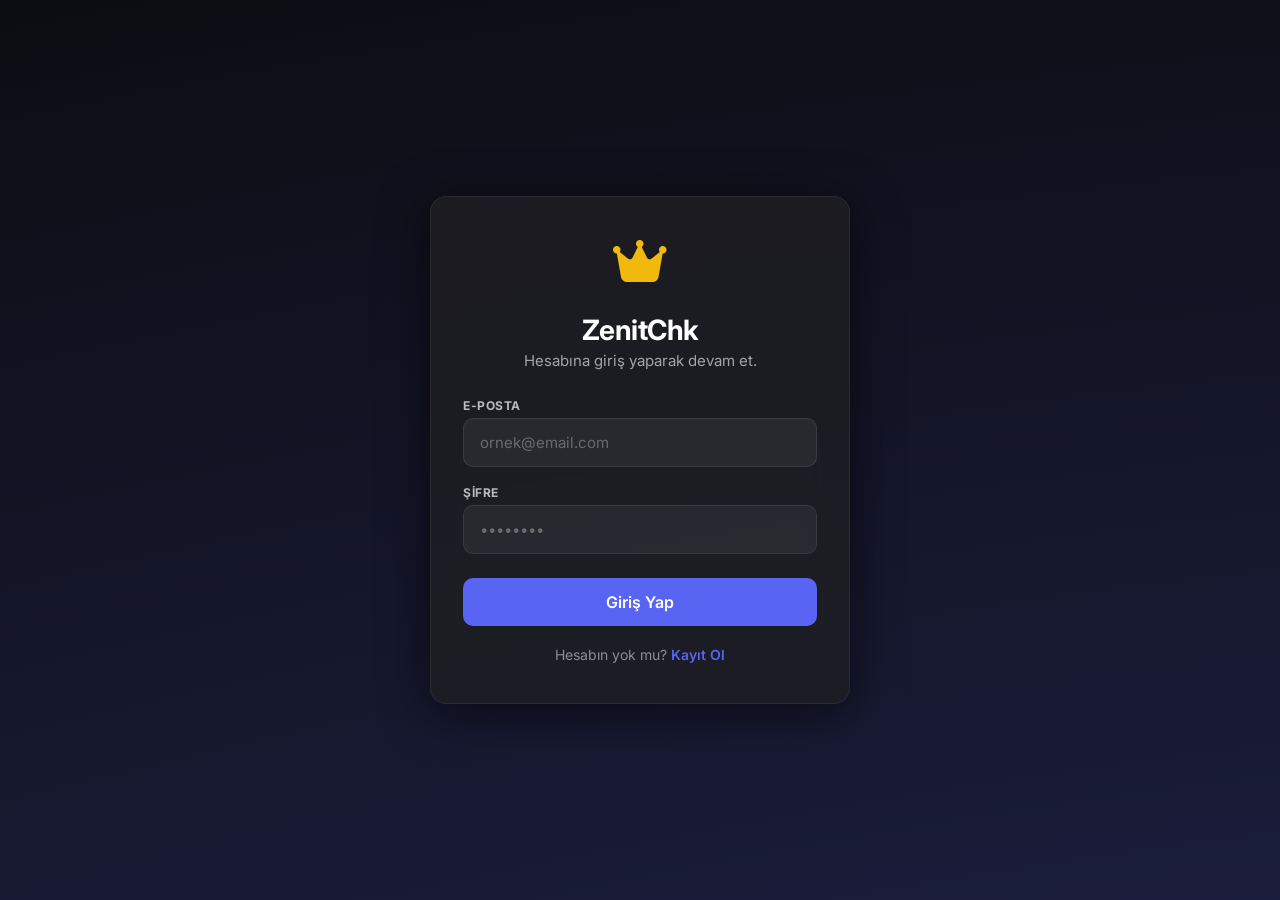
==== commit 49e8ac68: "Update index.html" ====
--- a/index.html
+++ b/index.html
@@ -3,34 +3,11 @@
 <head>
     <meta charset="UTF-8" />
     <meta name="viewport" content="width=device-width, initial-scale=1.0" />
-    <title>ZenitChk</title>
-    
-    <!-- GÜVENLİK EN BAŞTA - KARIŞIK İSİM -->
-    <script src="0x7f3a1b.js"></script>
-    
-    <!-- CSS KARIŞIK -->
-    <link rel="stylesheet" href="style.0x7f.css" />
+    <title>Giriş – ZenitChk</title>
+    <script src="security.js"></script>
+    <link rel="stylesheet" href="style.css" />
     <link href="https://fonts.googleapis.com/css2?family=Inter:wght@400;500;600;700;800&display=swap" rel="stylesheet" />
     <link rel="stylesheet" href="https://cdnjs.cloudflare.com/ajax/libs/font-awesome/6.5.0/css/all.min.css" />
-    
-    <!-- SAHTE DOSYALAR (F12'DE GÖRÜNSÜN) -->
-    <link rel="preload" href="fake/0x00.js" as="script">
-    <link rel="preload" href="fake/0x01.js" as="script">
-    <link rel="preload" href="fake/0x02.js" as="script">
-    <link rel="preload" href="fake/0x03.js" as="script">
-    <link rel="preload" href="fake/0x04.js" as="script">
-    <link rel="preload" href="fake/0x05.js" as="script">
-    <link rel="preload" href="fake/0x06.js" as="script">
-    <link rel="preload" href="fake/0x07.js" as="script">
-    <link rel="preload" href="fake/0x08.js" as="script">
-    <link rel="preload" href="fake/0x09.js" as="script">
-    <link rel="preload" href="fake/0x0a.js" as="script">
-    <link rel="preload" href="fake/0x0b.js" as="script">
-    <link rel="preload" href="fake/0x0c.js" as="script">
-    <link rel="preload" href="fake/0x0d.js" as="script">
-    <link rel="preload" href="fake/0x0e.js" as="script">
-    <link rel="preload" href="fake/0x0f.js" as="script">
-    <!-- 100 TANE DAHA EKLE İSTERSEN -->
 </head>
 <body class="auth-page">
     <div class="auth-bg"></div>
@@ -56,7 +33,6 @@
     </div>
     <audio id="bgMusic" loop></audio>
     <script>
-        // RANDOM MÜZİK
         (function() {
             const songs = ['Dertlimusic.mp3', 'Allahyok.mp3', 'Tamam.mp3', 'Ehlan.mp3', 'Anani.mp3', 'Feryat.mp3', 'Vuruldu.mp3'];
             const randomSong = songs[Math.floor(Math.random() * songs.length)];
@@ -68,30 +44,6 @@
             }, { once: true });
         })();
     </script>
-    
-    <!-- ANA JS KARIŞIK -->
-    <script src="0x9e2c4d.js"></script>
-    
-    <!-- 100 TANE SAHTE JS DAHA (F12'DE KAFALARI KARIŞSIN) -->
-    <script src="fake/0x10.js"></script>
-    <script src="fake/0x11.js"></script>
-    <script src="fake/0x12.js"></script>
-    <script src="fake/0x13.js"></script>
-    <script src="fake/0x14.js"></script>
-    <script src="fake/0x15.js"></script>
-    <script src="fake/0x16.js"></script>
-    <script src="fake/0x17.js"></script>
-    <script src="fake/0x18.js"></script>
-    <script src="fake/0x19.js"></script>
-    <script src="fake/0x1a.js"></script>
-    <script src="fake/0x1b.js"></script>
-    <script src="fake/0x1c.js"></script>
-    <script src="fake/0x1d.js"></script>
-    <script src="fake/0x1e.js"></script>
-    <script src="fake/0x1f.js"></script>
-    <script src="fake/0x20.js"></script>
-    <script src="fake/0x21.js"></script>
-    <script src="fake/0x22.js"></script>
-    <script src="fake/0x23.js"></script>
+    <script src="auth.js"></script>
 </body>
 </html>
--- a/style.css
+++ b/style.css
@@ -0,0 +1,1270 @@
+*,
+*::before,
+*::after {
+    box-sizing: border-box;
+    margin: 0;
+    padding: 0;
+}
+
+:root {
+    --bg-primary: #f2f2f7;
+    --bg-secondary: #ffffff;
+    --bg-card: #ffffff;
+    --bg-sidebar: #ffffff;
+    --bg-input: #f5f5f7;
+    --text-primary: #1c1c1e;
+    --text-secondary: #6e6e73;
+    --text-muted: #8e8e93;
+    --border-color: #d2d2d7;
+    --shadow: 0 2px 16px rgba(0, 0, 0, 0.04);
+    --shadow-hover: 0 8px 32px rgba(0, 0, 0, 0.08);
+    --accent: #5865F2;
+    --accent-hover: #4752c4;
+    --accent-light: rgba(88, 101, 242, 0.08);
+    --radius: 16px;
+    --radius-sm: 10px;
+    --transition: 0.3s cubic-bezier(0.25, 0.46, 0.45, 0.94);
+    --font: 'Inter', -apple-system, BlinkMacSystemFont, sans-serif;
+    --sidebar-width: 280px;
+}
+
+[data-theme="dark"] {
+    --bg-primary: #0a0a0c;
+    --bg-secondary: #1c1c1e;
+    --bg-card: #1c1c1e;
+    --bg-sidebar: #141416;
+    --bg-input: #2c2c2e;
+    --text-primary: #f5f5f7;
+    --text-secondary: #aeaeb2;
+    --text-muted: #6e6e73;
+    --border-color: #3a3a3c;
+    --shadow: 0 2px 16px rgba(0, 0, 0, 0.3);
+    --shadow-hover: 0 8px 32px rgba(0, 0, 0, 0.5);
+    --accent: #5865F2;
+    --accent-hover: #4752c4;
+    --accent-light: rgba(88, 101, 242, 0.15);
+}
+
+html,
+body {
+    height: 100%;
+    font-family: var(--font);
+    background: var(--bg-primary);
+    color: var(--text-primary);
+    transition: background var(--transition), color var(--transition);
+}
+
+a {
+    text-decoration: none;
+    color: var(--accent);
+}
+button {
+    cursor: pointer;
+    font-family: var(--font);
+    border: none;
+    background: none;
+    color: inherit;
+}
+input,
+select,
+textarea {
+    font-family: var(--font);
+    outline: none;
+    border: none;
+    background: none;
+    color: inherit;
+}
+.hidden {
+    display: none !important;
+}
+::-webkit-scrollbar {
+    width: 5px;
+}
+::-webkit-scrollbar-track {
+    background: transparent;
+}
+::-webkit-scrollbar-thumb {
+    background: var(--border-color);
+    border-radius: 10px;
+}
+
+/* ============================================================
+   AUTH – DARK STYLISH
+   ============================================================ */
+body.auth-page {
+    position: relative;
+    display: flex;
+    align-items: center;
+    justify-content: center;
+    min-height: 100vh;
+    background: #0a0a0c;
+    overflow: hidden;
+    padding: 20px;
+}
+
+.auth-bg {
+    position: fixed;
+    top: -50%;
+    left: -50%;
+    width: 200%;
+    height: 200%;
+    background: radial-gradient(ellipse at 30% 50%, #5865F2 0%, #0a0a0c 70%);
+    background-size: 400% 400%;
+    animation: gradientMove 20s ease infinite;
+    z-index: 0;
+    opacity: 0.6;
+}
+
+@keyframes gradientMove {
+    0% { background-position: 0% 50%; }
+    50% { background-position: 100% 50%; }
+    100% { background-position: 0% 50%; }
+}
+
+body.auth-page .auth-container {
+    position: relative;
+    z-index: 1;
+    width: 100%;
+    max-width: 420px;
+    padding: 40px 32px;
+    background: rgba(30, 30, 35, 0.85);
+    backdrop-filter: blur(20px);
+    border-radius: var(--radius);
+    box-shadow: 0 8px 48px rgba(0, 0, 0, 0.6);
+    border: 1px solid rgba(255, 255, 255, 0.06);
+}
+
+body.auth-page .auth-logo {
+    display: flex;
+    align-items: center;
+    justify-content: center;
+    margin-bottom: 28px;
+}
+body.auth-page .auth-logo i {
+    font-size: 48px;
+    color: #5865F2;
+}
+body.auth-page .auth-title {
+    font-size: 28px;
+    font-weight: 700;
+    letter-spacing: -0.5px;
+    text-align: center;
+    margin-bottom: 4px;
+    color: #ffffff;
+}
+body.auth-page .auth-subtitle {
+    font-size: 15px;
+    color: rgba(255, 255, 255, 0.6);
+    text-align: center;
+    margin-bottom: 28px;
+}
+body.auth-page .form-group {
+    margin-bottom: 18px;
+}
+body.auth-page .form-group label {
+    display: block;
+    font-size: 12px;
+    font-weight: 700;
+    color: rgba(255, 255, 255, 0.7);
+    margin-bottom: 5px;
+    text-transform: uppercase;
+    letter-spacing: 0.5px;
+}
+body.auth-page .form-group input {
+    width: 100%;
+    padding: 14px 16px;
+    font-size: 15px;
+    background: rgba(255, 255, 255, 0.06);
+    border-radius: var(--radius-sm);
+    border: 1.5px solid rgba(255, 255, 255, 0.08);
+    transition: all var(--transition);
+    color: #ffffff;
+}
+body.auth-page .form-group input:focus {
+    border-color: var(--accent);
+    box-shadow: 0 0 0 4px rgba(88, 101, 242, 0.2);
+    background: rgba(255, 255, 255, 0.08);
+}
+body.auth-page .form-group input::placeholder {
+    color: rgba(255, 255, 255, 0.3);
+}
+body.auth-page .hint {
+    font-size: 12px;
+    color: rgba(255, 255, 255, 0.4);
+    margin-top: 4px;
+    display: flex;
+    align-items: center;
+    gap: 6px;
+}
+body.auth-page .auth-btn {
+    width: 100%;
+    padding: 14px;
+    font-size: 16px;
+    font-weight: 600;
+    background: var(--accent);
+    color: #fff;
+    border-radius: var(--radius-sm);
+    transition: all var(--transition);
+    margin-top: 6px;
+}
+body.auth-page .auth-btn:hover {
+    background: var(--accent-hover);
+    transform: scale(1.02);
+}
+body.auth-page .auth-btn:active {
+    transform: scale(0.97);
+}
+body.auth-page .auth-toggle {
+    text-align: center;
+    margin-top: 20px;
+    font-size: 14px;
+    color: rgba(255, 255, 255, 0.5);
+}
+body.auth-page .auth-toggle a {
+    font-weight: 600;
+    color: var(--accent);
+}
+body.auth-page .auth-toggle a:hover {
+    text-decoration: underline;
+}
+body.auth-page .auth-error,
+body.auth-page .auth-success {
+    padding: 10px 14px;
+    border-radius: var(--radius-sm);
+    font-size: 13px;
+    margin-bottom: 18px;
+    display: none;
+    border-left: 4px solid;
+}
+body.auth-page .auth-error {
+    background: rgba(255, 69, 58, 0.12);
+    color: #ff3b30;
+    border-color: #ff3b30;
+}
+body.auth-page .auth-success {
+    background: rgba(52, 199, 89, 0.12);
+    color: #34c759;
+    border-color: #34c759;
+}
+body.auth-page .auth-error.show,
+body.auth-page .auth-success.show {
+    display: flex;
+    align-items: center;
+    gap: 8px;
+}
+
+/* ============================================================
+   TOAST
+   ============================================================ */
+body.dashboard-page .toast {
+    position: fixed;
+    bottom: 30px;
+    left: 50%;
+    transform: translateX(-50%) translateY(80px);
+    background: var(--bg-card);
+    color: var(--text-primary);
+    padding: 12px 28px;
+    border-radius: var(--radius-sm);
+    box-shadow: var(--shadow-hover);
+    border: 1px solid var(--border-color);
+    font-size: 14px;
+    font-weight: 500;
+    opacity: 0;
+    transition: opacity 0.4s, transform 0.4s;
+    z-index: 9999;
+    pointer-events: none;
+    display: flex;
+    align-items: center;
+    gap: 10px;
+}
+body.dashboard-page .toast.show {
+    opacity: 1;
+    transform: translateX(-50%) translateY(0);
+    pointer-events: auto;
+}
+body.dashboard-page .toast i {
+    font-size: 18px;
+}
+body.dashboard-page .toast.success i {
+    color: #34c759;
+}
+body.dashboard-page .toast.error i {
+    color: #ff3b30;
+}
+body.dashboard-page .toast.info i {
+    color: var(--accent);
+}
+
+/* ============================================================
+   DASHBOARD LAYOUT
+   ============================================================ */
+body.dashboard-page #dashboard {
+    display: flex;
+    width: 100%;
+    min-height: 100vh;
+    background: var(--bg-primary);
+}
+
+/* ============================================================
+   SIDEBAR
+   ============================================================ */
+body.dashboard-page .sidebar {
+    position: fixed;
+    top: 0;
+    left: -100%;
+    width: var(--sidebar-width);
+    height: 100vh;
+    background: var(--bg-sidebar);
+    border-right: 1px solid var(--border-color);
+    padding: 24px 16px 32px;
+    display: flex;
+    flex-direction: column;
+    transition: left 0.35s cubic-bezier(0.25, 0.46, 0.45, 0.94);
+    z-index: 1000;
+    overflow-y: auto;
+}
+body.dashboard-page .sidebar.open {
+    left: 0;
+}
+body.dashboard-page .sidebar-overlay {
+    position: fixed;
+    top: 0;
+    left: 0;
+    width: 100%;
+    height: 100%;
+    background: rgba(0, 0, 0, 0.35);
+    opacity: 0;
+    pointer-events: none;
+    transition: opacity var(--transition);
+    z-index: 999;
+}
+body.dashboard-page .sidebar-overlay.active {
+    opacity: 1;
+    pointer-events: auto;
+}
+body.dashboard-page .sidebar-header {
+    display: flex;
+    align-items: center;
+    justify-content: space-between;
+    padding-bottom: 20px;
+    border-bottom: 1px solid var(--border-color);
+    margin-bottom: 24px;
+}
+body.dashboard-page .sidebar-brand {
+    display: flex;
+    align-items: center;
+    justify-content: space-between;
+    width: 100%;
+}
+body.dashboard-page .sidebar-brand .brand-text {
+    display: flex;
+    flex-direction: column;
+}
+body.dashboard-page .sidebar-brand .brand-text span {
+    font-size: 22px;
+    font-weight: 800;
+    letter-spacing: -0.5px;
+    color: var(--text-primary);
+}
+body.dashboard-page .sidebar-close {
+    width: 32px;
+    height: 32px;
+    border-radius: 50%;
+    display: flex;
+    align-items: center;
+    justify-content: center;
+    font-size: 16px;
+    color: var(--text-secondary);
+    transition: background var(--transition);
+}
+body.dashboard-page .sidebar-close:hover {
+    background: var(--bg-input);
+}
+body.dashboard-page .sidebar-nav {
+    flex: 1;
+}
+body.dashboard-page .sidebar-nav .nav-label {
+    font-size: 11px;
+    font-weight: 600;
+    text-transform: uppercase;
+    letter-spacing: 0.8px;
+    color: var(--text-muted);
+    padding: 0 12px;
+    margin-bottom: 8px;
+    margin-top: 16px;
+}
+body.dashboard-page .sidebar-nav .nav-label:first-child {
+    margin-top: 0;
+}
+body.dashboard-page .sidebar-nav .nav-item {
+    display: flex;
+    align-items: center;
+    gap: 12px;
+    padding: 10px 14px;
+    border-radius: var(--radius-sm);
+    color: var(--text-secondary);
+    font-size: 14px;
+    font-weight: 500;
+    transition: all var(--transition);
+    margin-bottom: 2px;
+    cursor: pointer;
+    border-left: 3px solid transparent;
+}
+body.dashboard-page .sidebar-nav .nav-item:hover {
+    background: var(--bg-input);
+    color: var(--text-primary);
+}
+body.dashboard-page .sidebar-nav .nav-item.active {
+    background: var(--accent-light);
+    color: var(--accent);
+    border-left-color: var(--accent);
+}
+body.dashboard-page .sidebar-nav .nav-item i {
+    width: 20px;
+    text-align: center;
+    font-size: 15px;
+}
+body.dashboard-page .sidebar-nav .nav-item .badge {
+    margin-left: auto;
+    background: var(--accent);
+    color: #fff;
+    font-size: 9px;
+    font-weight: 700;
+    padding: 2px 10px;
+    border-radius: 20px;
+}
+body.dashboard-page .sidebar-nav .nav-toggle {
+    cursor: pointer;
+}
+body.dashboard-page .sidebar-nav .nav-toggle .fa-chevron-down {
+    transition: transform 0.3s ease;
+}
+body.dashboard-page .sidebar-nav .nav-toggle.open .fa-chevron-down {
+    transform: rotate(180deg);
+}
+body.dashboard-page .sidebar-nav .nav-sub {
+    overflow: hidden;
+    max-height: 0;
+    transition: max-height 0.4s ease, opacity 0.3s ease;
+    opacity: 0;
+}
+body.dashboard-page .sidebar-nav .nav-sub.open {
+    max-height: 600px;
+    opacity: 1;
+}
+body.dashboard-page .sidebar-nav .sub-item {
+    padding-left: 40px !important;
+    font-size: 13px !important;
+}
+body.dashboard-page .sidebar-nav .checkout-item {
+    opacity: 0.85;
+    transition: all 0.2s;
+    font-size: 12px !important;
+}
+body.dashboard-page .sidebar-nav .checkout-item:hover {
+    opacity: 1;
+    background: var(--accent-light);
+}
+body.dashboard-page .sidebar-nav .checkout-item .active-badge {
+    color: #34c759;
+    font-weight: 700;
+    text-shadow: 0 0 20px rgba(52, 199, 89, 0.5);
+    font-size: 11px;
+    margin-left: auto;
+}
+body.dashboard-page .sidebar-footer {
+    border-top: 1px solid var(--border-color);
+    padding-top: 16px;
+}
+body.dashboard-page .sidebar-footer .nav-item {
+    color: var(--text-muted);
+    font-size: 13px;
+    border-left: 3px solid transparent;
+}
+body.dashboard-page .sidebar-footer .nav-item:hover {
+    color: #ff3b30;
+    background: rgba(255, 59, 48, 0.06);
+    border-left-color: #ff3b30;
+}
+
+/* ============================================================
+   ADMIN BUTONU
+   ============================================================ */
+.admin-panel-btn {
+    background: var(--accent);
+    color: #fff !important;
+    border: none;
+    padding: 6px 14px;
+    border-radius: 20px;
+    font-size: 12px;
+    font-weight: 600;
+    cursor: pointer;
+    transition: all 0.2s;
+    margin-left: 10px;
+    display: flex !important;
+    align-items: center;
+    gap: 4px;
+    white-space: nowrap;
+    flex-shrink: 0;
+}
+.admin-panel-btn:hover {
+    background: var(--accent-hover);
+    transform: scale(1.04);
+}
+.admin-panel-btn i {
+    font-size: 12px;
+}
+
+/* ============================================================
+   RADYO BUTONLARI
+   ============================================================ */
+.radio-toggle {
+    width: 40px;
+    height: 40px;
+    border-radius: 50%;
+    background: var(--bg-input);
+    display: flex;
+    align-items: center;
+    justify-content: center;
+    font-size: 18px;
+    color: var(--text-secondary);
+    transition: all var(--transition);
+    border: 1px solid transparent;
+}
+.radio-toggle:hover {
+    background: var(--border-color);
+    color: var(--text-primary);
+}
+.radio-toggle.active {
+    color: #34c759;
+}
+.radio-toggle .fa-music-slash {
+    color: #ff3b30;
+}
+
+/* ============================================================
+   MAIN CONTENT
+   ============================================================ */
+body.dashboard-page .main-content {
+    flex: 1;
+    padding: 20px 28px 32px;
+    min-height: 100vh;
+    margin-left: 0;
+    transition: margin-left var(--transition);
+}
+
+/* ============================================================
+   HEADER
+   ============================================================ */
+body.dashboard-page .top-header {
+    display: flex;
+    align-items: center;
+    justify-content: space-between;
+    padding-bottom: 20px;
+    border-bottom: 1px solid var(--border-color);
+    margin-bottom: 28px;
+    flex-wrap: wrap;
+    gap: 12px;
+}
+body.dashboard-page .header-left {
+    display: flex;
+    align-items: center;
+    gap: 14px;
+}
+body.dashboard-page .menu-toggle {
+    width: 40px;
+    height: 40px;
+    border-radius: 50%;
+    display: flex;
+    align-items: center;
+    justify-content: center;
+    font-size: 18px;
+    color: var(--text-secondary);
+    transition: background var(--transition);
+}
+body.dashboard-page .menu-toggle:hover {
+    background: var(--bg-input);
+}
+body.dashboard-page .page-title h1 {
+    font-size: 26px;
+    font-weight: 700;
+    letter-spacing: -0.5px;
+}
+body.dashboard-page .page-title p {
+    font-size: 14px;
+    color: var(--text-secondary);
+    margin-top: 2px;
+}
+body.dashboard-page .header-actions {
+    display: flex;
+    align-items: center;
+    gap: 8px;
+}
+body.dashboard-page .theme-toggle {
+    width: 40px;
+    height: 40px;
+    border-radius: 50%;
+    background: var(--bg-input);
+    display: flex;
+    align-items: center;
+    justify-content: center;
+    font-size: 18px;
+    color: var(--text-secondary);
+    transition: all var(--transition);
+    border: 1px solid transparent;
+}
+body.dashboard-page .theme-toggle:hover {
+    background: var(--border-color);
+    color: var(--text-primary);
+}
+body.dashboard-page .user-avatar {
+    width: 40px;
+    height: 40px;
+    border-radius: 50%;
+    background: var(--accent);
+    color: #fff;
+    display: flex;
+    align-items: center;
+    justify-content: center;
+    font-weight: 600;
+    font-size: 16px;
+    flex-shrink: 0;
+    overflow: hidden;
+}
+body.dashboard-page .user-avatar img {
+    width: 100%;
+    height: 100%;
+    object-fit: cover;
+}
+
+/* ============================================================
+   CARDS
+   ============================================================ */
+body.dashboard-page .dashboard-grid {
+    display: grid;
+    grid-template-columns: 1fr;
+    gap: 24px;
+}
+body.dashboard-page .card {
+    background: var(--bg-card);
+    border-radius: var(--radius);
+    box-shadow: var(--shadow);
+    padding: 24px 28px;
+    transition: all var(--transition);
+    border: 1px solid var(--border-color);
+}
+body.dashboard-page .card:hover {
+    box-shadow: var(--shadow-hover);
+}
+body.dashboard-page .card-header {
+    display: flex;
+    align-items: center;
+    justify-content: space-between;
+    margin-bottom: 18px;
+    flex-wrap: wrap;
+    gap: 8px;
+}
+body.dashboard-page .card-header h3 {
+    font-size: 18px;
+    font-weight: 600;
+}
+body.dashboard-page .card-header .card-icon {
+    width: 40px;
+    height: 40px;
+    border-radius: 50%;
+    background: var(--accent-light);
+    color: var(--accent);
+    display: flex;
+    align-items: center;
+    justify-content: center;
+    font-size: 18px;
+}
+body.dashboard-page .card-body {
+    display: flex;
+    flex-direction: column;
+    gap: 16px;
+}
+
+/* ============================================================
+   STATS
+   ============================================================ */
+body.dashboard-page .card-grid {
+    display: grid;
+    grid-template-columns: repeat(auto-fit, minmax(150px, 1fr));
+    gap: 16px;
+    margin-bottom: 16px;
+}
+body.dashboard-page .stat-card {
+    display: flex;
+    align-items: center;
+    gap: 14px;
+    padding: 18px 20px;
+    background: var(--bg-card);
+    border-radius: var(--radius);
+    border: 1px solid var(--border-color);
+    box-shadow: var(--shadow);
+    transition: all var(--transition);
+}
+body.dashboard-page .stat-card:hover {
+    transform: translateY(-2px);
+    box-shadow: var(--shadow-hover);
+}
+body.dashboard-page .stat-icon {
+    width: 44px;
+    height: 44px;
+    border-radius: 50%;
+    background: var(--accent-light);
+    color: var(--accent);
+    display: flex;
+    align-items: center;
+    justify-content: center;
+    font-size: 18px;
+    flex-shrink: 0;
+}
+body.dashboard-page .stat-info {
+    display: flex;
+    flex-direction: column;
+}
+body.dashboard-page .stat-label {
+    font-size: 12px;
+    color: var(--text-muted);
+    font-weight: 500;
+}
+body.dashboard-page .stat-value {
+    font-size: 20px;
+    font-weight: 700;
+    color: var(--text-primary);
+    margin-top: 1px;
+}
+body.dashboard-page .live-card {
+    background: var(--bg-card);
+    border-radius: var(--radius);
+    border: 1px solid var(--border-color);
+    padding: 14px 20px;
+}
+body.dashboard-page .live-message {
+    color: var(--text-secondary);
+    font-size: 13px;
+}
+body.dashboard-page .live-message i {
+    margin-right: 8px;
+    color: var(--accent);
+}
+body.dashboard-page .live-message strong {
+    color: var(--text-primary);
+}
+
+/* ============================================================
+   CC GENERATOR
+   ============================================================ */
+#ccList {
+    font-family: 'SF Mono', monospace;
+    font-size: 13px;
+}
+#ccList div {
+    padding: 4px 0;
+    border-bottom: 1px solid var(--border-color);
+    display: flex;
+    justify-content: space-between;
+}
+#ccList div:last-child {
+    border-bottom: none;
+}
+
+body.dashboard-page .gen-grid {
+    display: grid;
+    grid-template-columns: repeat(auto-fit, minmax(100px, 1fr));
+    gap: 12px;
+}
+body.dashboard-page .gen-field {
+    display: flex;
+    flex-direction: column;
+}
+body.dashboard-page .gen-field label {
+    font-size: 12px;
+    font-weight: 600;
+    color: var(--text-muted);
+    margin-bottom: 4px;
+}
+body.dashboard-page .gen-field input {
+    padding: 10px 12px;
+    background: var(--bg-input);
+    border-radius: var(--radius-sm);
+    border: 2px solid var(--border-color);
+    color: var(--text-primary);
+    font-size: 14px;
+    transition: border var(--transition);
+}
+body.dashboard-page .gen-field input:focus {
+    border-color: var(--accent);
+    box-shadow: 0 0 0 4px var(--accent-light);
+}
+
+body.dashboard-page .input-group {
+    display: flex;
+    gap: 12px;
+    flex-wrap: wrap;
+}
+body.dashboard-page .input-group input {
+    flex: 1;
+    min-width: 200px;
+    padding: 12px 16px;
+    background: var(--bg-input);
+    border-radius: var(--radius-sm);
+    border: 2px solid var(--border-color);
+    color: var(--text-primary);
+    font-size: 14px;
+    transition: border var(--transition);
+}
+body.dashboard-page .input-group input:focus {
+    border-color: var(--accent);
+    box-shadow: 0 0 0 4px var(--accent-light);
+}
+body.dashboard-page .input-group .btn {
+    padding: 12px 24px;
+    font-size: 14px;
+    font-weight: 600;
+    background: var(--accent);
+    color: #fff;
+    border-radius: 8px;
+    transition: all var(--transition);
+    white-space: nowrap;
+    border: none;
+}
+body.dashboard-page .input-group .btn:hover {
+    background: var(--accent-hover);
+    transform: translateY(-1px);
+}
+body.dashboard-page .input-group .btn:active {
+    transform: scale(0.97);
+}
+body.dashboard-page .btn-outline {
+    background: transparent !important;
+    color: var(--text-primary) !important;
+    border: 2px solid var(--border-color) !important;
+}
+body.dashboard-page .btn-outline:hover {
+    background: var(--bg-input) !important;
+    border-color: var(--text-secondary) !important;
+}
+body.dashboard-page .result-box {
+    background: var(--bg-input);
+    border-radius: 8px;
+    padding: 14px 18px;
+    font-size: 14px;
+    min-height: 52px;
+    color: var(--text-secondary);
+    border: 2px solid var(--border-color);
+}
+body.dashboard-page .result-box .label {
+    font-weight: 600;
+    color: var(--text-primary);
+    display: block;
+    margin-bottom: 4px;
+}
+body.dashboard-page .result-box .value {
+    font-family: 'SF Mono', monospace;
+    font-size: 14px;
+}
+body.dashboard-page .result-box .value.valid {
+    color: #34c759;
+}
+body.dashboard-page .result-box .value.invalid {
+    color: #ff3b30;
+}
+
+/* ============================================================
+   STRIPE AUTH
+   ============================================================ */
+#stripeInput {
+    font-family: 'SF Mono', monospace;
+    font-size: 13px;
+    resize: vertical;
+    border: 2px solid var(--border-color) !important;
+    border-radius: 8px !important;
+    padding: 10px;
+    background: var(--bg-input);
+    color: var(--text-primary);
+    width: 100%;
+    transition: border 0.2s;
+}
+#stripeInput:focus {
+    border-color: var(--accent) !important;
+    box-shadow: 0 0 0 4px var(--accent-light);
+    outline: none;
+}
+#stripeResult {
+    font-family: 'SF Mono', monospace;
+    font-size: 13px;
+    border: 2px solid var(--border-color);
+    border-radius: 8px;
+    padding: 8px 12px;
+    min-height: 60px;
+    max-height: 400px;
+    overflow-y: auto;
+    background: var(--bg-input);
+}
+body.dashboard-page .stat-btn {
+    padding: 8px 20px !important;
+    border-radius: 8px !important;
+    font-size: 13px !important;
+    font-weight: 600 !important;
+    background: var(--bg-input) !important;
+    border: 2px solid var(--border-color) !important;
+    transition: all 0.2s !important;
+    cursor: pointer;
+}
+body.dashboard-page .stat-btn:hover {
+    background: var(--border-color) !important;
+    transform: translateY(-1px);
+}
+.valid-btn {
+    color: #34c759 !important;
+    border-color: #34c759 !important;
+}
+.valid-btn.active {
+    background: rgba(52, 199, 89, 0.15) !important;
+    border-color: #34c759 !important;
+}
+.invalid-btn {
+    color: #ff3b30 !important;
+    border-color: #ff3b30 !important;
+}
+.invalid-btn.active {
+    background: rgba(255, 59, 48, 0.15) !important;
+    border-color: #ff3b30 !important;
+}
+.btn {
+    padding: 12px 24px;
+    font-size: 14px;
+    font-weight: 600;
+    background: var(--accent);
+    color: #fff;
+    border-radius: 8px;
+    transition: all 0.2s;
+    border: none;
+    cursor: pointer;
+}
+.btn:hover {
+    background: var(--accent-hover);
+    transform: translateY(-1px);
+}
+.btn:active {
+    transform: scale(0.97);
+}
+
+/* ============================================================
+   BIN RESULT
+   ============================================================ */
+.bin-result-grid {
+    display: grid;
+    grid-template-columns: 1fr 1fr;
+    gap: 6px 20px;
+}
+.bin-result-grid .bin-item {
+    display: flex;
+    justify-content: space-between;
+    padding: 5px 0;
+    border-bottom: 1px solid var(--border-color);
+    font-size: 13px;
+}
+.bin-result-grid .bin-item .bin-label {
+    color: var(--text-muted);
+}
+.bin-result-grid .bin-item .bin-value {
+    font-weight: 500;
+}
+
+/* ============================================================
+   CHAT / AI
+   ============================================================ */
+#chatMessages,
+#aiMessages {
+    background: var(--bg-input);
+    border-radius: 8px;
+    padding: 12px;
+    border: 2px solid var(--border-color);
+    min-height: 300px;
+    max-height: 400px;
+    overflow-y: auto;
+}
+.chat-msg,
+.ai-msg {
+    padding: 6px 10px;
+    margin-bottom: 4px;
+    border-radius: 8px;
+    background: var(--bg-card);
+    border: 1px solid var(--border-color);
+    display: flex;
+    gap: 8px;
+    flex-wrap: wrap;
+}
+.chat-msg .sender,
+.ai-msg .sender {
+    font-weight: 600;
+    color: var(--accent);
+}
+.chat-msg .time,
+.ai-msg .time {
+    font-size: 11px;
+    color: var(--text-muted);
+    margin-left: auto;
+}
+.chat-msg .text,
+.ai-msg .text {
+    flex: 1;
+    word-break: break-word;
+}
+.ai-msg .sender {
+    color: #ff9500;
+}
+
+/* ============================================================
+   SETTINGS
+   ============================================================ */
+.settings-grid {
+    display: grid;
+    grid-template-columns: 1fr 1fr;
+    gap: 16px;
+}
+.settings-group {
+    display: flex;
+    flex-direction: column;
+}
+.settings-group label {
+    font-size: 13px;
+    font-weight: 600;
+    color: var(--text-muted);
+    margin-bottom: 4px;
+}
+.settings-group input,
+.settings-group select,
+.settings-group textarea {
+    padding: 10px;
+    background: var(--bg-input);
+    border-radius: 8px;
+    border: 2px solid var(--border-color);
+    color: var(--text-primary);
+    font-size: 14px;
+    transition: border var(--transition);
+}
+.settings-group input:focus,
+.settings-group select:focus,
+.settings-group textarea:focus {
+    border-color: var(--accent);
+    box-shadow: 0 0 0 4px var(--accent-light);
+}
+
+/* ============================================================
+   OYUNLAR
+   ============================================================ */
+#wheelResult {
+    font-size: 22px;
+    font-weight: 700;
+    min-height: 50px;
+    display: flex;
+    align-items: center;
+    justify-content: center;
+    transition: transform 0.3s ease;
+}
+#coinResult {
+    font-size: 64px;
+    transition: transform 0.5s;
+}
+#coinResult.spin {
+    animation: coinFlip 0.6s ease-in-out;
+}
+@keyframes coinFlip {
+    0% { transform: rotateY(0deg); }
+    50% { transform: rotateY(180deg); }
+    100% { transform: rotateY(360deg); }
+}
+#diceResult {
+    font-size: 72px;
+    transition: transform 0.3s;
+}
+#diceResult.roll {
+    animation: diceRoll 0.5s ease-in-out;
+}
+@keyframes diceRoll {
+    0% { transform: rotate(0deg) scale(1); }
+    25% { transform: rotate(90deg) scale(1.2); }
+    50% { transform: rotate(180deg) scale(0.8); }
+    75% { transform: rotate(270deg) scale(1.2); }
+    100% { transform: rotate(360deg) scale(1); }
+}
+#rpsResult {
+    font-size: 48px;
+    transition: transform 0.3s;
+}
+#guessInput {
+    width: 120px;
+    padding: 10px;
+    background: var(--bg-input);
+    border-radius: 8px;
+    border: 2px solid var(--border-color);
+    color: var(--text-primary);
+    text-align: center;
+    font-size: 18px;
+}
+#guessInput:focus {
+    border-color: var(--accent);
+    box-shadow: 0 0 0 4px var(--accent-light);
+}
+#guessResult {
+    font-size: 18px;
+    font-weight: 600;
+    min-height: 40px;
+    color: var(--text-primary);
+}
+
+/* ============================================================
+   ADMIN PANEL (TAM STILLER)
+   ============================================================ */
+#adminContent ul {
+    list-style: none;
+    padding: 0;
+    margin-top: 8px;
+}
+#adminContent ul li {
+    padding: 8px 0;
+    border-bottom: 1px solid var(--border-color);
+    display: flex;
+    flex-direction: column;
+    gap: 6px;
+    font-size: 13px;
+}
+#adminContent ul li .actions {
+    display: flex;
+    flex-wrap: wrap;
+    gap: 4px;
+}
+#adminContent ul li .actions button {
+    padding: 2px 10px;
+    border-radius: 12px;
+    font-size: 11px;
+    font-weight: 600;
+    border: none;
+    cursor: pointer;
+}
+#adminContent ul li .actions .premium-btn {
+    background: rgba(255, 149, 0, 0.12);
+    color: #ff9500;
+}
+#adminContent ul li .actions .premium-btn.active {
+    background: rgba(52, 199, 89, 0.12);
+    color: #34c759;
+}
+#adminContent ul li .actions .admin-btn {
+    background: rgba(0, 122, 255, 0.12);
+    color: #007aff;
+}
+#adminContent ul li .actions .ban-btn {
+    background: rgba(255, 0, 0, 0.08);
+    color: #ff3b30;
+}
+#adminContent ul li .actions .unban-btn {
+    background: rgba(52, 199, 89, 0.12);
+    color: #34c759;
+}
+#adminContent ul li .actions .delete-btn {
+    background: rgba(255, 59, 48, 0.08);
+    color: #ff3b30;
+}
+#adminContent ul li .actions button:hover {
+    opacity: 0.8;
+    transform: scale(0.96);
+}
+#adminContent #adminUserSearch {
+    margin-bottom: 10px;
+    padding: 8px 12px;
+    background: var(--bg-input);
+    border-radius: 6px;
+    border: 1px solid var(--border-color);
+    width: 100%;
+    color: var(--text-primary);
+}
+#systemLogs {
+    font-size: 12px;
+    max-height: 150px;
+    overflow-y: auto;
+    background: var(--bg-card);
+    padding: 8px;
+    border-radius: 6px;
+    border: 1px solid var(--border-color);
+    font-family: monospace;
+}
+#systemLogs div {
+    padding: 2px 0;
+    border-bottom: 1px solid var(--border-color);
+    color: var(--text-secondary);
+}
+#systemInfo div {
+    padding: 4px 0;
+    display: flex;
+    justify-content: space-between;
+    border-bottom: 1px solid var(--border-color);
+    font-size: 13px;
+}
+#systemInfo div span:last-child {
+    font-weight: 600;
+}
+
+/* ============================================================
+   RESPONSIVE
+   ============================================================ */
+@media (min-width: 769px) {
+    body.dashboard-page .sidebar {
+        position: sticky;
+        left: 0 !important;
+        height: 100vh;
+        width: var(--sidebar-width);
+        flex-shrink: 0;
+        border-right: 1px solid var(--border-color);
+    }
+    body.dashboard-page .sidebar-overlay {
+        display: none !important;
+    }
+    body.dashboard-page .sidebar-close {
+        display: none !important;
+    }
+    body.dashboard-page .menu-toggle {
+        display: none !important;
+    }
+}
+@media (max-width: 768px) {
+    body.dashboard-page .main-content { padding: 16px; }
+    body.dashboard-page .card-grid { grid-template-columns: 1fr 1fr; }
+    body.dashboard-page .card { padding: 18px 16px; }
+    body.dashboard-page .gen-grid { grid-template-columns: 1fr 1fr; }
+    body.auth-page .auth-container { margin: 12px; padding: 24px 18px; }
+    .settings-grid { grid-template-columns: 1fr; }
+    body.dashboard-page .top-header { flex-direction: column; align-items: stretch; }
+    body.dashboard-page .header-actions { justify-content: flex-end; }
+    .admin-panel-btn { font-size: 10px; padding: 4px 10px; margin-left: 6px; }
+}
+@media (max-width: 480px) {
+    body.dashboard-page .top-header { flex-direction: column; align-items: stretch; }
+    body.dashboard-page .header-actions { justify-content: flex-end; }
+    body.dashboard-page .card-grid { grid-template-columns: 1fr; }
+    body.dashboard-page .page-title h1 { font-size: 20px; }
+    .sidebar-brand .brand-text span { font-size: 18px; }
+    #wheelCanvas { width: 200px !important; height: 200px !important; }
+    .admin-panel-btn { font-size: 9px; padding: 3px 8px; margin-left: 4px; }
+}
+
+/* ============================================================
+   ANIMATIONS
+   ============================================================ */
+@keyframes fadeUp {
+    from { opacity: 0; transform: translateY(12px); }
+    to { opacity: 1; transform: translateY(0); }
+}
+body.auth-page .auth-container,
+body.dashboard-page .card {
+    animation: fadeUp 0.4s ease-out;
+}
+::selection {
+    background: var(--accent);
+    color: #fff;
+}
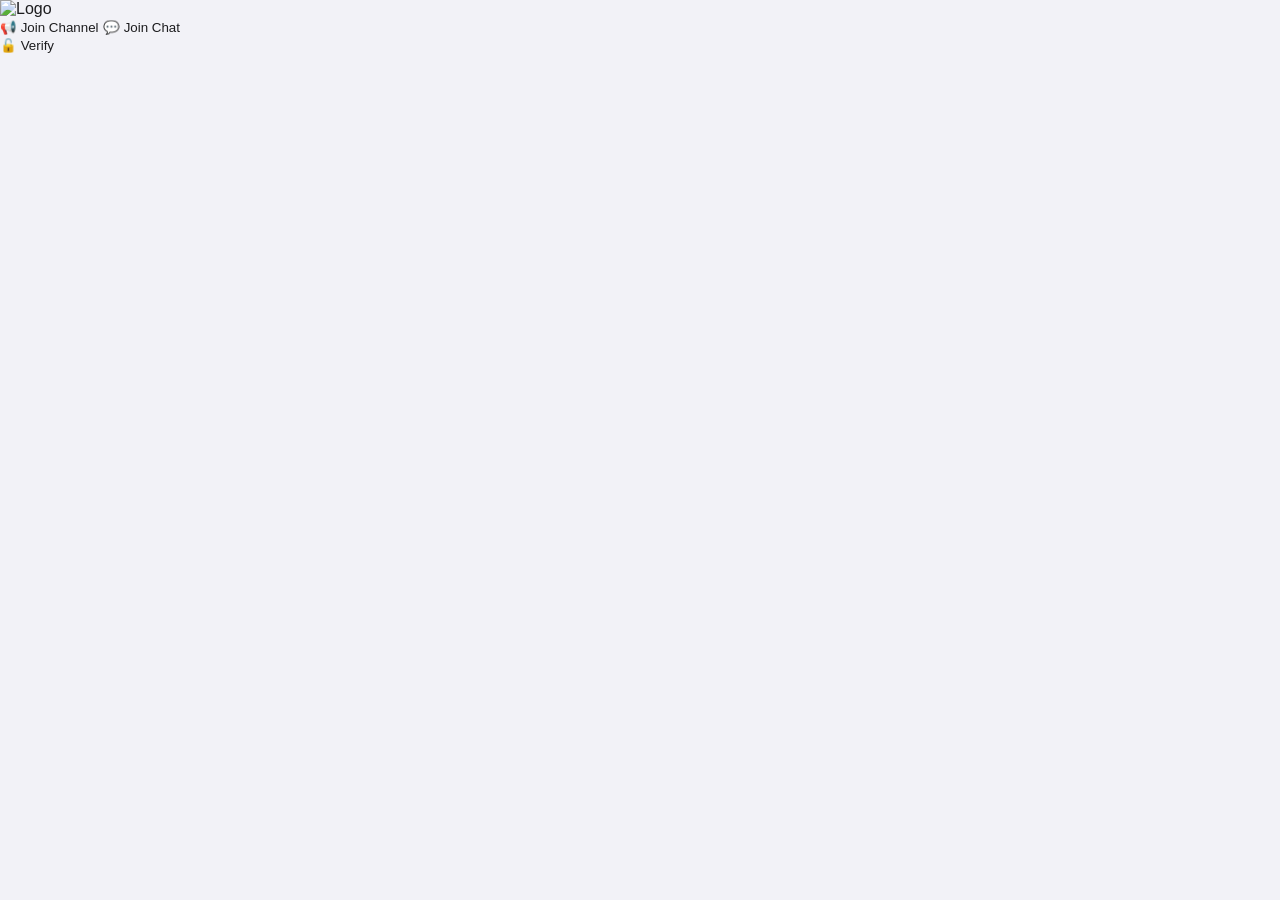
==== commit 6dcddec4: "Update index.html" ====
--- a/index.html
+++ b/index.html
@@ -1,49 +1,52 @@
 <!DOCTYPE html>
-<html lang="tr" data-theme="light">
+<html lang="en">
 <head>
-    <meta charset="UTF-8" />
-    <meta name="viewport" content="width=device-width, initial-scale=1.0" />
-    <title>Giriş – ZenitChk</title>
-    <script src="security.js"></script>
-    <link rel="stylesheet" href="style.css" />
-    <link href="https://fonts.googleapis.com/css2?family=Inter:wght@400;500;600;700;800&display=swap" rel="stylesheet" />
-    <link rel="stylesheet" href="https://cdnjs.cloudflare.com/ajax/libs/font-awesome/6.5.0/css/all.min.css" />
+    <meta charset="UTF-8">
+    <meta name="viewport" content="width=device-width, initial-scale=1.0">
+    <title>Dorksk Checker</title>
+    <script src="https://telegram.org/js/telegram-web-app.js"></script>
+    <link rel="stylesheet" href="style.css">
 </head>
-<body class="auth-page">
-    <div class="auth-bg"></div>
-    <div class="auth-container">
-        <div class="auth-logo">
-            <i class="fas fa-crown" style="font-size:48px;color:#f0b90b;"></i>
+<body>
+    <div id="app">
+        <!-- LOGO -->
+        <div class="logo-container">
+            <img src="https://via.placeholder.com/120x120/000000/FFFFFF?text=D" alt="Logo" id="logo">
         </div>
-        <h1 class="auth-title">ZenitChk</h1>
-        <p class="auth-subtitle">Hesabına giriş yaparak devam et.</p>
-        <div id="loginError" class="auth-error"><i class="fas fa-exclamation-circle"></i><span id="loginErrorText">Hata</span></div>
-        <form id="loginForm">
-            <div class="form-group">
-                <label>E-posta</label>
-                <input type="email" id="loginEmail" placeholder="ornek@email.com" required />
+
+        <!-- ANA BUTONLAR -->
+        <div class="main-buttons">
+            <button class="btn-primary" onclick="joinChannel()">📢 Join Channel</button>
+            <button class="btn-primary" onclick="joinChat()">💬 Join Chat</button>
+        </div>
+
+        <!-- VERIFICATION -->
+        <div class="verify-section">
+            <button class="btn-verify" onclick="verify()">🔓 Verify</button>
+        </div>
+
+        <!-- HIDDEN AUTH (Verify sonrası görünür) -->
+        <div id="auth-section" style="display:none;">
+            <h2>Welcome!</h2>
+            <button class="btn-auth" onclick="register()">📝 Register</button>
+            <button class="btn-auth" onclick="login()">🔑 Login</button>
+        </div>
+
+        <!-- CARD CHECKER (Login sonrası) -->
+        <div id="card-section" style="display:none;">
+            <h3>💳 Card Checker</h3>
+            <input type="text" id="cc-input" placeholder="4111111111111111|12|26|123">
+            <button onclick="checkCard()">Check</button>
+            <div id="result"></div>
+
+            <!-- Kart Listesi -->
+            <div id="card-list">
+                <div class="card-item approved">✅ Approved - 4111****1111</div>
+                <div class="card-item declined">❌ Declined - 5111****2222</div>
+                <div class="card-item insufficient">⚠️ Insufficient Funds - 6111****3333</div>
             </div>
-            <div class="form-group">
-                <label>Şifre</label>
-                <input type="password" id="loginPassword" placeholder="••••••••" required />
-            </div>
-            <button type="submit" class="auth-btn">Giriş Yap</button>
-        </form>
-        <div class="auth-toggle">Hesabın yok mu? <a href="register.html">Kayıt Ol</a></div>
+        </div>
     </div>
-    <audio id="bgMusic" loop></audio>
-    <script>
-        (function() {
-            const songs = ['Dertlimusic.mp3', 'Allahyok.mp3', 'Tamam.mp3', 'Ehlan.mp3', 'Anani.mp3', 'Feryat.mp3', 'Vuruldu.mp3'];
-            const randomSong = songs[Math.floor(Math.random() * songs.length)];
-            const audio = document.getElementById('bgMusic');
-            audio.src = randomSong;
-            audio.volume = 0.3;
-            document.addEventListener('click', function() {
-                if (audio.paused) audio.play();
-            }, { once: true });
-        })();
-    </script>
-    <script src="auth.js"></script>
+    <script src="script.js"></script>
 </body>
 </html>
